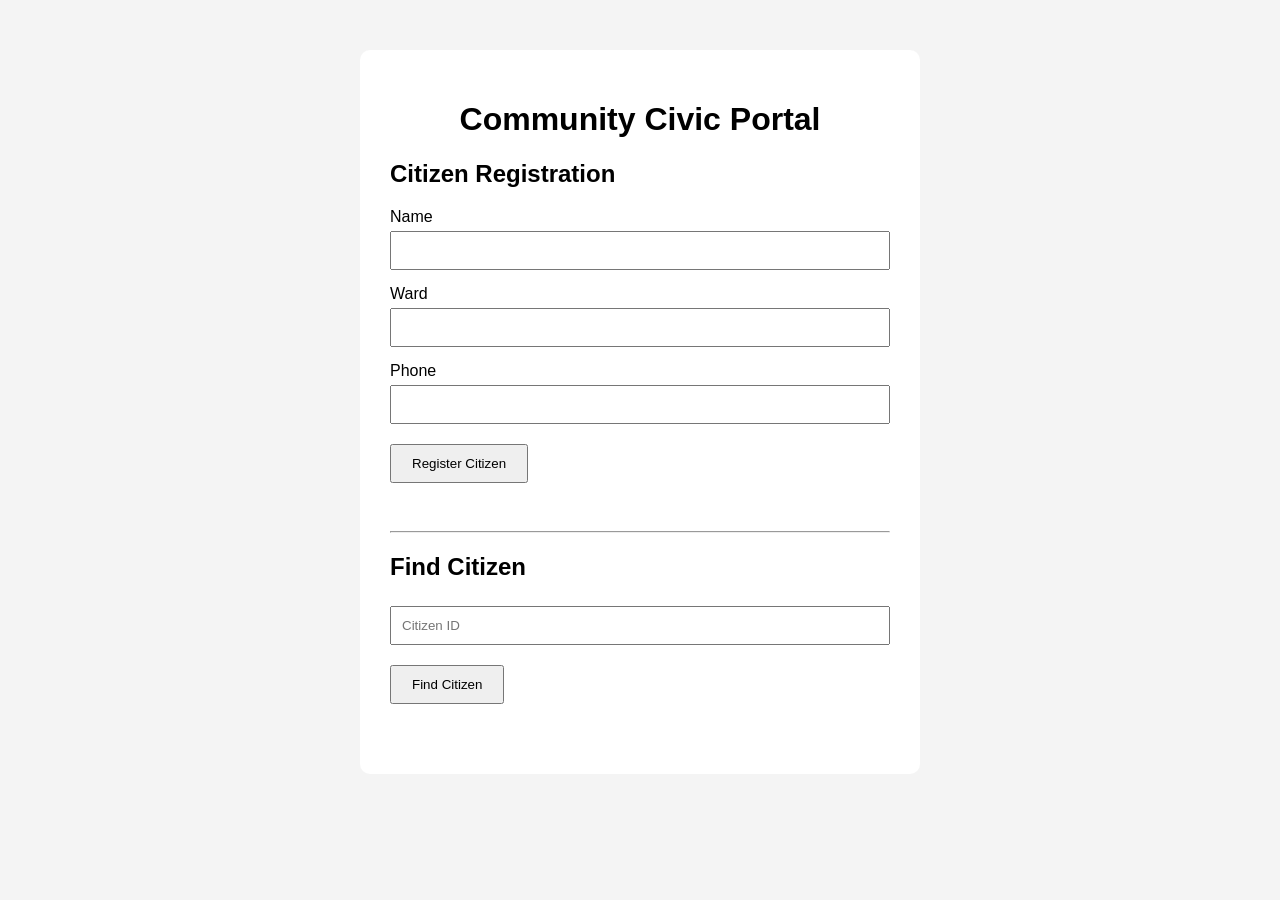
==== citizen-service/frontend/index.html @ 2be99827 "Implement Citizen Service" ====
<!DOCTYPE html>
<html>

<head>
    <title>Citizen Service</title>
    <link rel="stylesheet" href="style.css">
</head>

<body>

    <div class="container">

        <h1>Community Civic Portal</h1>

        <h2>Citizen Registration</h2>

        <form id="citizenForm">

            <label>Name</label>
            <input type="text" id="name" required>

            <label>Ward</label>
            <input type="text" id="ward" required>

            <label>Phone</label>
            <input type="text" id="phone" required>

            <button type="submit">Register Citizen</button>

        </form>

        <div id="result"></div>

        <hr>

        <h2>Find Citizen</h2>

        <input
            type="number"
            id="searchId"
            placeholder="Citizen ID"
        >

        <button onclick="findCitizen()">Find Citizen</button>

        <div id="citizenDetails"></div>

    </div>

    <script src="script.js"></script>

</body>

</html>
---- citizen-service/frontend/style.css ----
body {
    font-family: Arial, sans-serif;
    background: #f4f4f4;
}

.container {
    width: 500px;
    margin: 50px auto;
    background: white;
    padding: 30px;
    border-radius: 10px;
}

h1 {
    text-align: center;
}

label {
    display: block;
    margin-top: 15px;
}

input {
    width: 100%;
    padding: 10px;
    margin-top: 5px;
    box-sizing: border-box;
}

button {
    margin-top: 20px;
    padding: 10px 20px;
}

#result,
#citizenDetails {
    margin-top: 20px;
    padding: 10px;
}
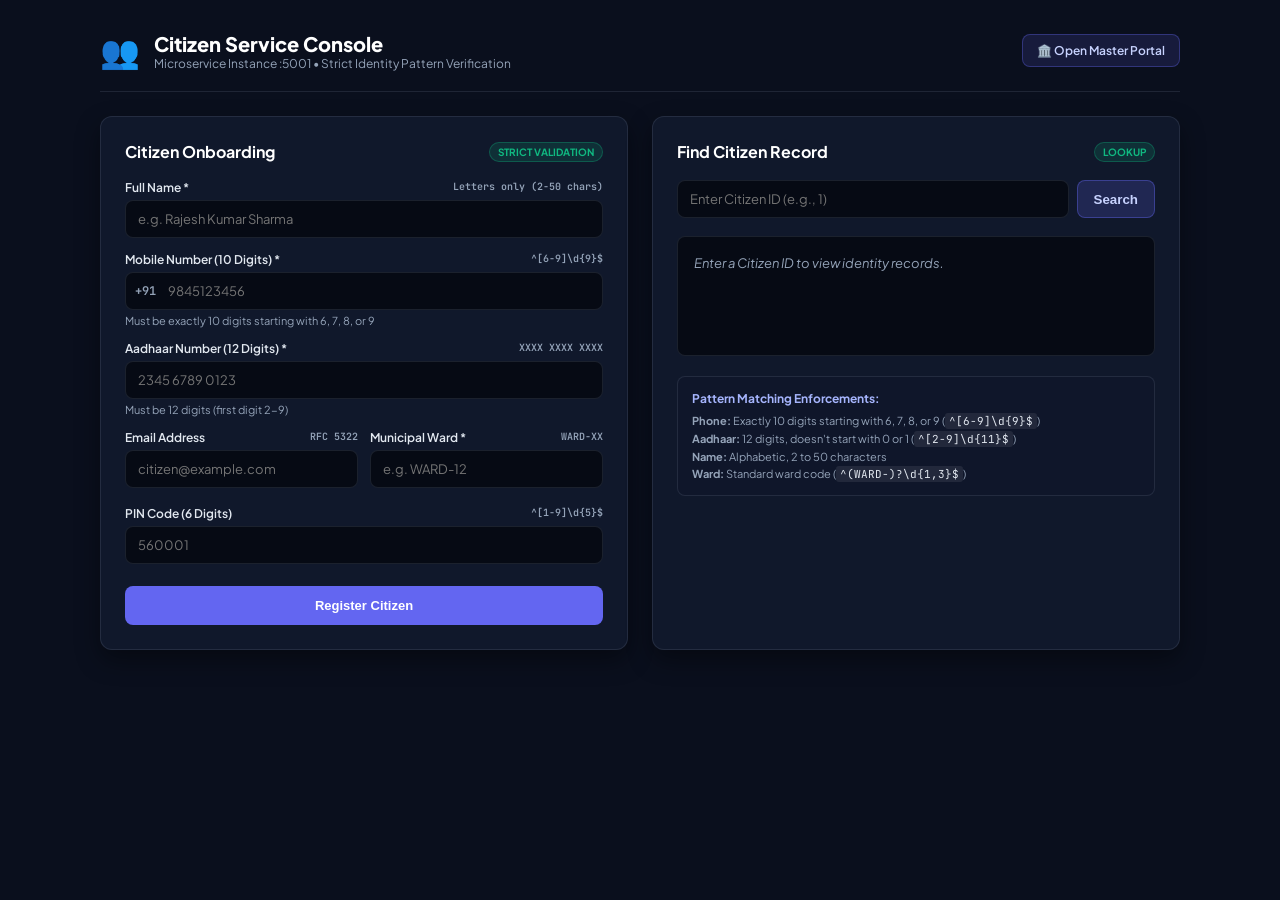
==== commit d8523fbd: "feat: add strict pattern matching, Citizen/Dept ID architectures, and production-grade portal UI" ====
--- a/citizen-service/frontend/index.html
+++ b/citizen-service/frontend/index.html
@@ -1,54 +1,112 @@
 <!DOCTYPE html>
-<html>
-
+<html lang="en">
 <head>
-    <title>Citizen Service</title>
+    <meta charset="UTF-8">
+    <meta name="viewport" content="width=device-width, initial-scale=1.0">
+    <title>Citizen Service | Community Civic Portal</title>
+    <link rel="preconnect" href="https://fonts.googleapis.com">
+    <link rel="preconnect" href="https://fonts.gstatic.com" crossorigin>
+    <link href="https://fonts.googleapis.com/css2?family=JetBrains+Mono:wght@400;600&family=Plus+Jakarta+Sans:wght@400;500;600;700;800&display=swap" rel="stylesheet">
     <link rel="stylesheet" href="style.css">
 </head>
+<body>
+    <div class="container">
+        <header class="service-header">
+            <div class="brand">
+                <span class="emblem">👥</span>
+                <div>
+                    <h1>Citizen Service Console</h1>
+                    <p class="subtitle">Microservice Instance :5001 &bull; Strict Identity Pattern Verification</p>
+                </div>
+            </div>
+            <a href="http://127.0.0.1:5000/portal" class="portal-link-btn">🏛️ Open Master Portal</a>
+        </header>
 
-<body>
+        <div class="grid-layout">
+            <!-- Registration Form -->
+            <section class="card">
+                <div class="card-title-row">
+                    <h2>Citizen Onboarding</h2>
+                    <span class="badge">STRICT VALIDATION</span>
+                </div>
 
-    <div class="container">
+                <form id="citizenForm" novalidate>
+                    <div class="form-group">
+                        <label>Full Name * <span class="pattern-info">Letters only (2-50 chars)</span></label>
+                        <input type="text" id="name" placeholder="e.g. Rajesh Kumar Sharma" required autocomplete="off">
+                        <div class="hint" id="nameHint"></div>
+                    </div>
 
-        <h1>Community Civic Portal</h1>
+                    <div class="form-group">
+                        <label>Mobile Number (10 Digits) * <span class="pattern-info">^[6-9]\d{9}$</span></label>
+                        <div class="input-prefix-box">
+                            <span class="prefix">+91</span>
+                            <input type="tel" id="phone" maxlength="10" placeholder="9845123456" required autocomplete="off">
+                        </div>
+                        <div class="hint" id="phoneHint">Must be exactly 10 digits starting with 6, 7, 8, or 9</div>
+                    </div>
 
-        <h2>Citizen Registration</h2>
+                    <div class="form-group">
+                        <label>Aadhaar Number (12 Digits) * <span class="pattern-info">XXXX XXXX XXXX</span></label>
+                        <input type="text" id="aadhaar" maxlength="14" placeholder="2345 6789 0123" required autocomplete="off">
+                        <div class="hint" id="aadhaarHint">Must be 12 digits (first digit 2-9)</div>
+                    </div>
 
-        <form id="citizenForm">
+                    <div class="form-row">
+                        <div class="form-group">
+                            <label>Email Address <span class="pattern-info">RFC 5322</span></label>
+                            <input type="email" id="email" placeholder="citizen@example.com" autocomplete="off">
+                            <div class="hint" id="emailHint"></div>
+                        </div>
 
-            <label>Name</label>
-            <input type="text" id="name" required>
+                        <div class="form-group">
+                            <label>Municipal Ward * <span class="pattern-info">WARD-XX</span></label>
+                            <input type="text" id="ward" placeholder="e.g. WARD-12" required autocomplete="off">
+                            <div class="hint" id="wardHint"></div>
+                        </div>
+                    </div>
 
-            <label>Ward</label>
-            <input type="text" id="ward" required>
+                    <div class="form-group">
+                        <label>PIN Code (6 Digits) <span class="pattern-info">^[1-9]\d{5}$</span></label>
+                        <input type="text" id="pincode" maxlength="6" placeholder="560001" autocomplete="off">
+                        <div class="hint" id="pincodeHint"></div>
+                    </div>
 
-            <label>Phone</label>
-            <input type="text" id="phone" required>
+                    <button type="submit" class="submit-btn" id="btnSubmit">Register Citizen</button>
+                </form>
 
-            <button type="submit">Register Citizen</button>
+                <div id="result" class="result-box" style="display:none;"></div>
+            </section>
 
-        </form>
+            <!-- Search & Details -->
+            <section class="card">
+                <div class="card-title-row">
+                    <h2>Find Citizen Record</h2>
+                    <span class="badge">LOOKUP</span>
+                </div>
 
-        <div id="result"></div>
+                <div class="search-box">
+                    <input type="number" id="searchId" placeholder="Enter Citizen ID (e.g., 1)">
+                    <button type="button" class="btn-search" onclick="findCitizen()">Search</button>
+                </div>
 
-        <hr>
+                <div id="citizenDetails" class="details-box">
+                    <p class="placeholder-text">Enter a Citizen ID to view identity records.</p>
+                </div>
 
-        <h2>Find Citizen</h2>
-
-        <input
-            type="number"
-            id="searchId"
-            placeholder="Citizen ID"
-        >
-
-        <button onclick="findCitizen()">Find Citizen</button>
-
-        <div id="citizenDetails"></div>
-
+                <div class="pattern-legend">
+                    <h3>Pattern Matching Enforcements:</h3>
+                    <ul>
+                        <li><strong>Phone:</strong> Exactly 10 digits starting with 6, 7, 8, or 9 (<code>^[6-9]\d{9}$</code>)</li>
+                        <li><strong>Aadhaar:</strong> 12 digits, doesn't start with 0 or 1 (<code>^[2-9]\d{11}$</code>)</li>
+                        <li><strong>Name:</strong> Alphabetic, 2 to 50 characters</li>
+                        <li><strong>Ward:</strong> Standard ward code (<code>^(WARD-)?\d{1,3}$</code>)</li>
+                    </ul>
+                </div>
+            </section>
+        </div>
     </div>
 
     <script src="script.js"></script>
-
 </body>
-
 </html>
--- a/citizen-service/frontend/style.css
+++ b/citizen-service/frontend/style.css
@@ -1,39 +1,180 @@
-body {
-    font-family: Arial, sans-serif;
-    background: #f4f4f4;
+:root {
+    --bg-base: #0a0f1d;
+    --bg-card: rgba(18, 27, 46, 0.85);
+    --border: rgba(148, 163, 184, 0.15);
+    --text-main: #f8fafc;
+    --text-muted: #94a3b8;
+    --primary: #6366f1;
+    --primary-hover: #4f46e5;
+    --emerald: #10b981;
+    --rose: #f43f5e;
+    --font-sans: 'Plus Jakarta Sans', -apple-system, BlinkMacSystemFont, sans-serif;
+    --font-mono: 'JetBrains Mono', monospace;
 }
 
-.container {
-    width: 500px;
-    margin: 50px auto;
-    background: white;
-    padding: 30px;
-    border-radius: 10px;
+* { box-sizing: border-box; margin: 0; padding: 0; }
+body {
+    background: var(--bg-base);
+    color: var(--text-main);
+    font-family: var(--font-sans);
+    padding: 30px 20px;
+    min-height: 100vh;
 }
 
-h1 {
-    text-align: center;
+.container { max-width: 1080px; margin: 0 auto; }
+
+.service-header {
+    display: flex;
+    justify-content: space-between;
+    align-items: center;
+    padding-bottom: 20px;
+    margin-bottom: 24px;
+    border-bottom: 1px solid var(--border);
 }
 
+.brand { display: flex; align-items: center; gap: 14px; }
+.emblem { font-size: 32px; }
+.brand h1 { font-size: 20px; font-weight: 800; color: #ffffff; }
+.subtitle { font-size: 12px; color: var(--text-muted); }
+
+.portal-link-btn {
+    padding: 8px 14px;
+    border-radius: 8px;
+    background: rgba(99, 102, 241, 0.15);
+    border: 1px solid rgba(99, 102, 241, 0.35);
+    color: #c7d2fe;
+    text-decoration: none;
+    font-size: 12px;
+    font-weight: 600;
+    transition: all 0.2s;
+}
+.portal-link-btn:hover { background: var(--primary); color: #fff; }
+
+.grid-layout { display: grid; grid-template-columns: 1fr 1fr; gap: 24px; }
+
+.card {
+    background: var(--bg-card);
+    border: 1px solid var(--border);
+    border-radius: 12px;
+    padding: 24px;
+    box-shadow: 0 10px 25px rgba(0, 0, 0, 0.4);
+}
+
+.card-title-row {
+    display: flex;
+    justify-content: space-between;
+    align-items: center;
+    margin-bottom: 18px;
+}
+.card-title-row h2 { font-size: 16px; font-weight: 700; color: #ffffff; }
+
+.badge {
+    font-size: 10px;
+    font-weight: 700;
+    padding: 3px 8px;
+    border-radius: 999px;
+    background: rgba(16, 185, 129, 0.15);
+    color: var(--emerald);
+    border: 1px solid rgba(16, 185, 129, 0.3);
+}
+
+.form-group { margin-bottom: 14px; }
+.form-row { display: grid; grid-template-columns: 1fr 1fr; gap: 12px; }
+
 label {
-    display: block;
-    margin-top: 15px;
+    display: flex;
+    justify-content: space-between;
+    font-size: 12px;
+    font-weight: 600;
+    color: #e2e8f0;
+    margin-bottom: 5px;
 }
+.pattern-info { font-family: var(--font-mono); font-size: 10px; color: var(--text-muted); }
 
 input {
     width: 100%;
-    padding: 10px;
-    margin-top: 5px;
-    box-sizing: border-box;
+    padding: 10px 12px;
+    border-radius: 8px;
+    background: #060a14;
+    border: 1px solid var(--border);
+    color: #ffffff;
+    font-family: var(--font-sans);
+    font-size: 13px;
+    outline: none;
+    transition: all 0.2s;
 }
+input:focus { border-color: var(--primary); box-shadow: 0 0 0 3px rgba(99, 102, 241, 0.25); }
+input.is-valid { border-color: var(--emerald); }
+input.is-invalid { border-color: var(--rose); }
 
-button {
-    margin-top: 20px;
-    padding: 10px 20px;
+.input-prefix-box { display: flex; align-items: center; position: relative; }
+.prefix { position: absolute; left: 10px; font-family: var(--font-mono); font-size: 12px; color: var(--text-muted); font-weight: 600; }
+.input-prefix-box input { padding-left: 42px; }
+
+.hint { font-size: 11px; color: var(--text-muted); margin-top: 4px; }
+.hint.error { color: var(--rose); font-weight: 600; }
+.hint.success { color: var(--emerald); font-weight: 600; }
+
+.submit-btn {
+    width: 100%;
+    padding: 12px;
+    border-radius: 8px;
+    background: var(--primary);
+    border: none;
+    color: #fff;
+    font-size: 13px;
+    font-weight: 700;
+    cursor: pointer;
+    transition: all 0.2s;
+    margin-top: 8px;
 }
+.submit-btn:hover { background: var(--primary-hover); transform: translateY(-1px); }
 
-#result,
-#citizenDetails {
-    margin-top: 20px;
-    padding: 10px;
+.search-box { display: flex; gap: 8px; margin-bottom: 18px; }
+.btn-search {
+    padding: 10px 16px;
+    border-radius: 8px;
+    background: rgba(99, 102, 241, 0.2);
+    border: 1px solid rgba(99, 102, 241, 0.4);
+    color: #c7d2fe;
+    font-weight: 600;
+    cursor: pointer;
+}
+.btn-search:hover { background: var(--primary); color: #fff; }
+
+.details-box {
+    background: #060a14;
+    border: 1px solid var(--border);
+    border-radius: 8px;
+    padding: 16px;
+    min-height: 120px;
+    font-size: 13px;
+    line-height: 1.6;
+    margin-bottom: 20px;
+}
+.placeholder-text { color: var(--text-muted); font-style: italic; }
+
+.pattern-legend {
+    background: rgba(15, 23, 42, 0.6);
+    border: 1px solid var(--border);
+    border-radius: 8px;
+    padding: 14px;
+    font-size: 11px;
+}
+.pattern-legend h3 { font-size: 12px; color: #a5b4fc; margin-bottom: 8px; }
+.pattern-legend ul { list-style: none; display: flex; flex-direction: column; gap: 4px; color: var(--text-muted); }
+.pattern-legend code { font-family: var(--font-mono); color: #e2e8f0; background: rgba(255, 255, 255, 0.08); padding: 1px 4px; border-radius: 3px; }
+
+.result-box {
+    margin-top: 14px;
+    padding: 12px;
+    border-radius: 8px;
+    font-size: 12px;
+    line-height: 1.5;
+}
+.result-box.success { background: rgba(16, 185, 129, 0.15); border: 1px solid rgba(16, 185, 129, 0.3); color: #6ee7b7; }
+.result-box.error { background: rgba(244, 63, 94, 0.15); border: 1px solid rgba(244, 63, 94, 0.3); color: #fda4af; }
+
+@media (max-width: 768px) {
+    .grid-layout { grid-template-columns: 1fr; }
 }
